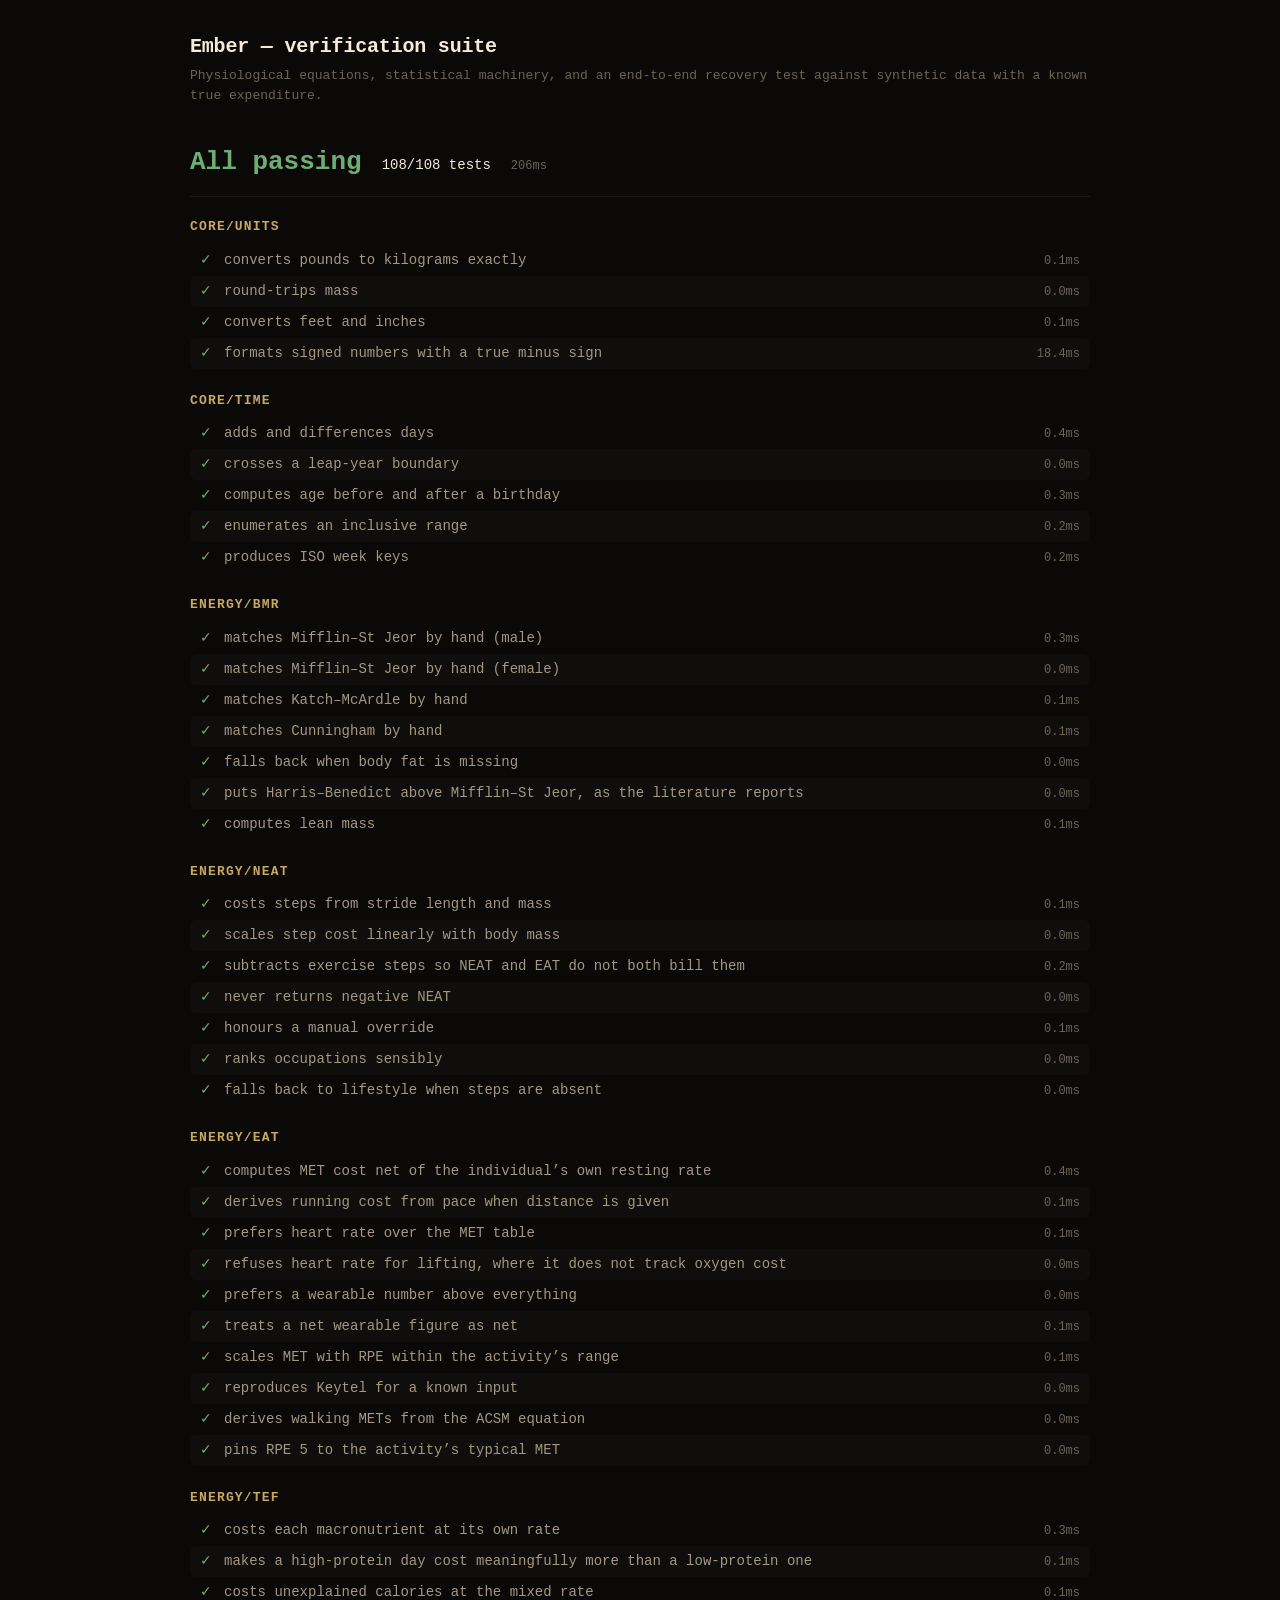
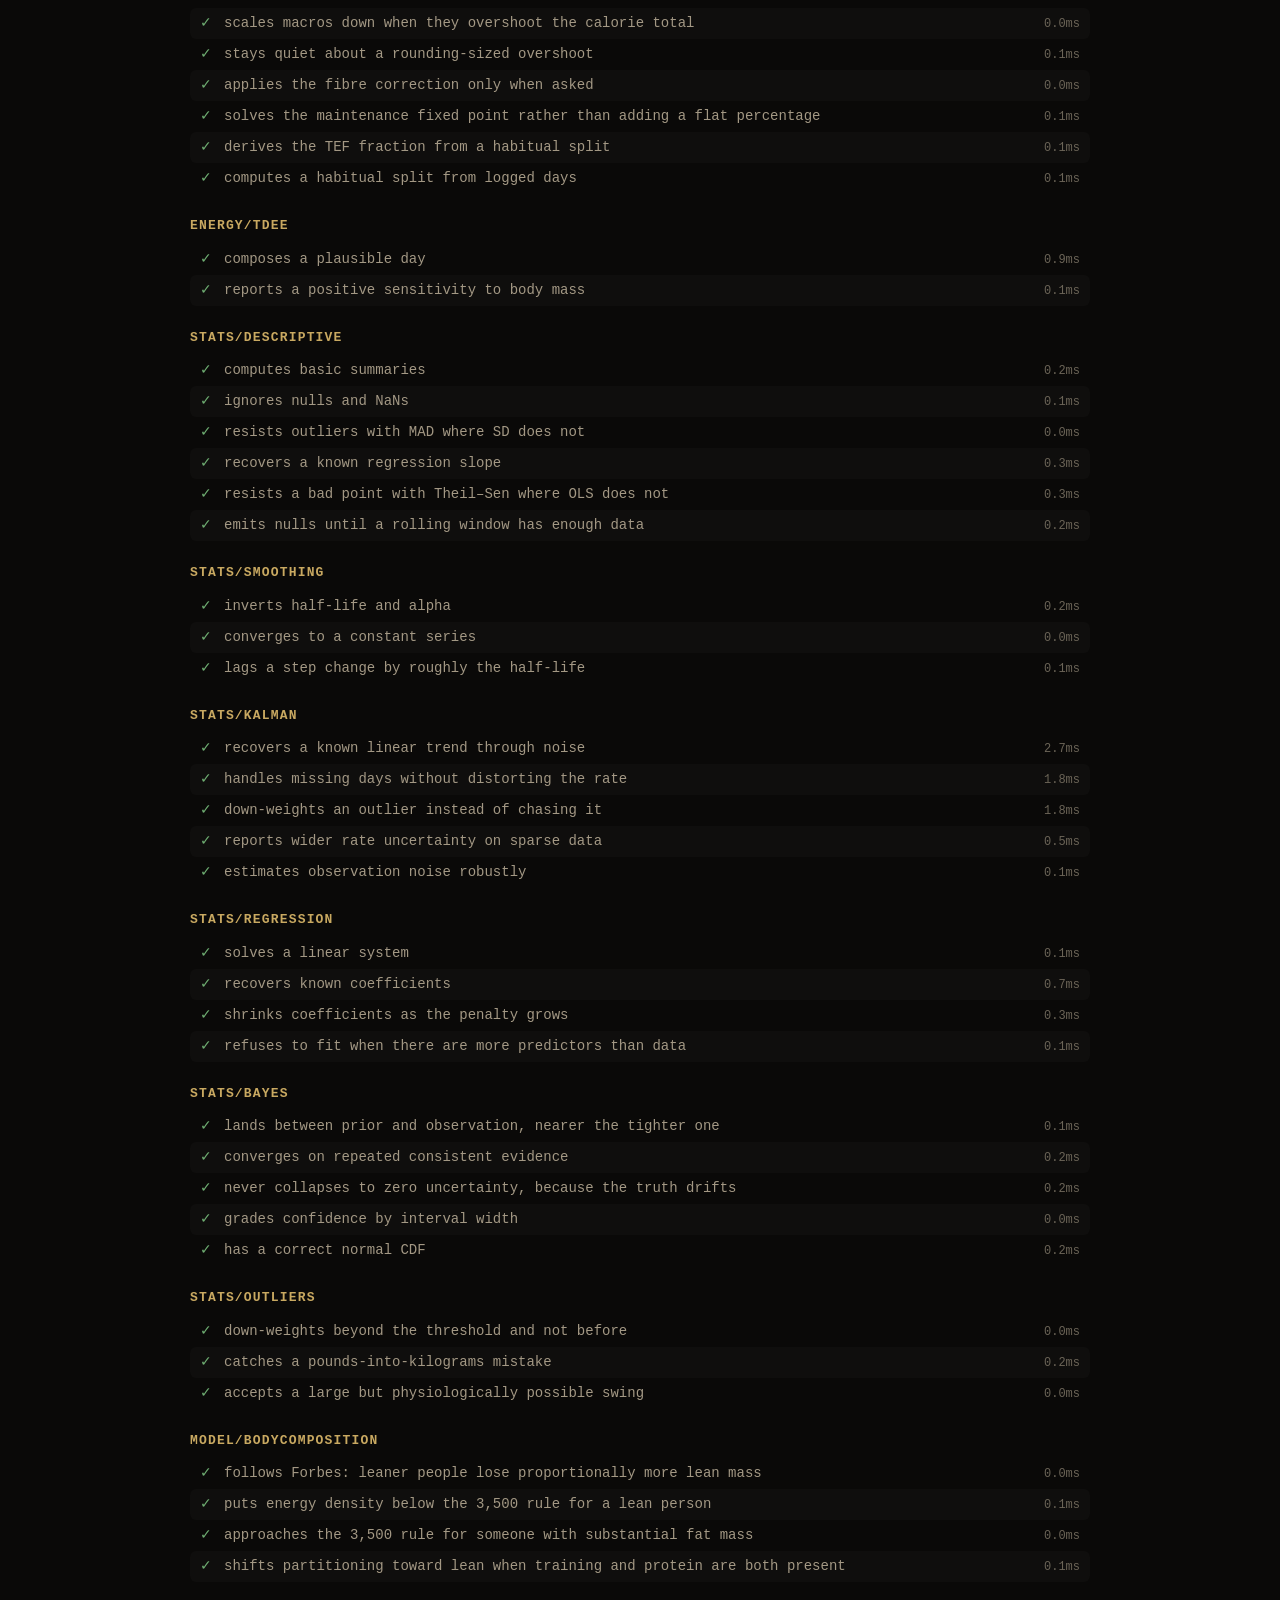
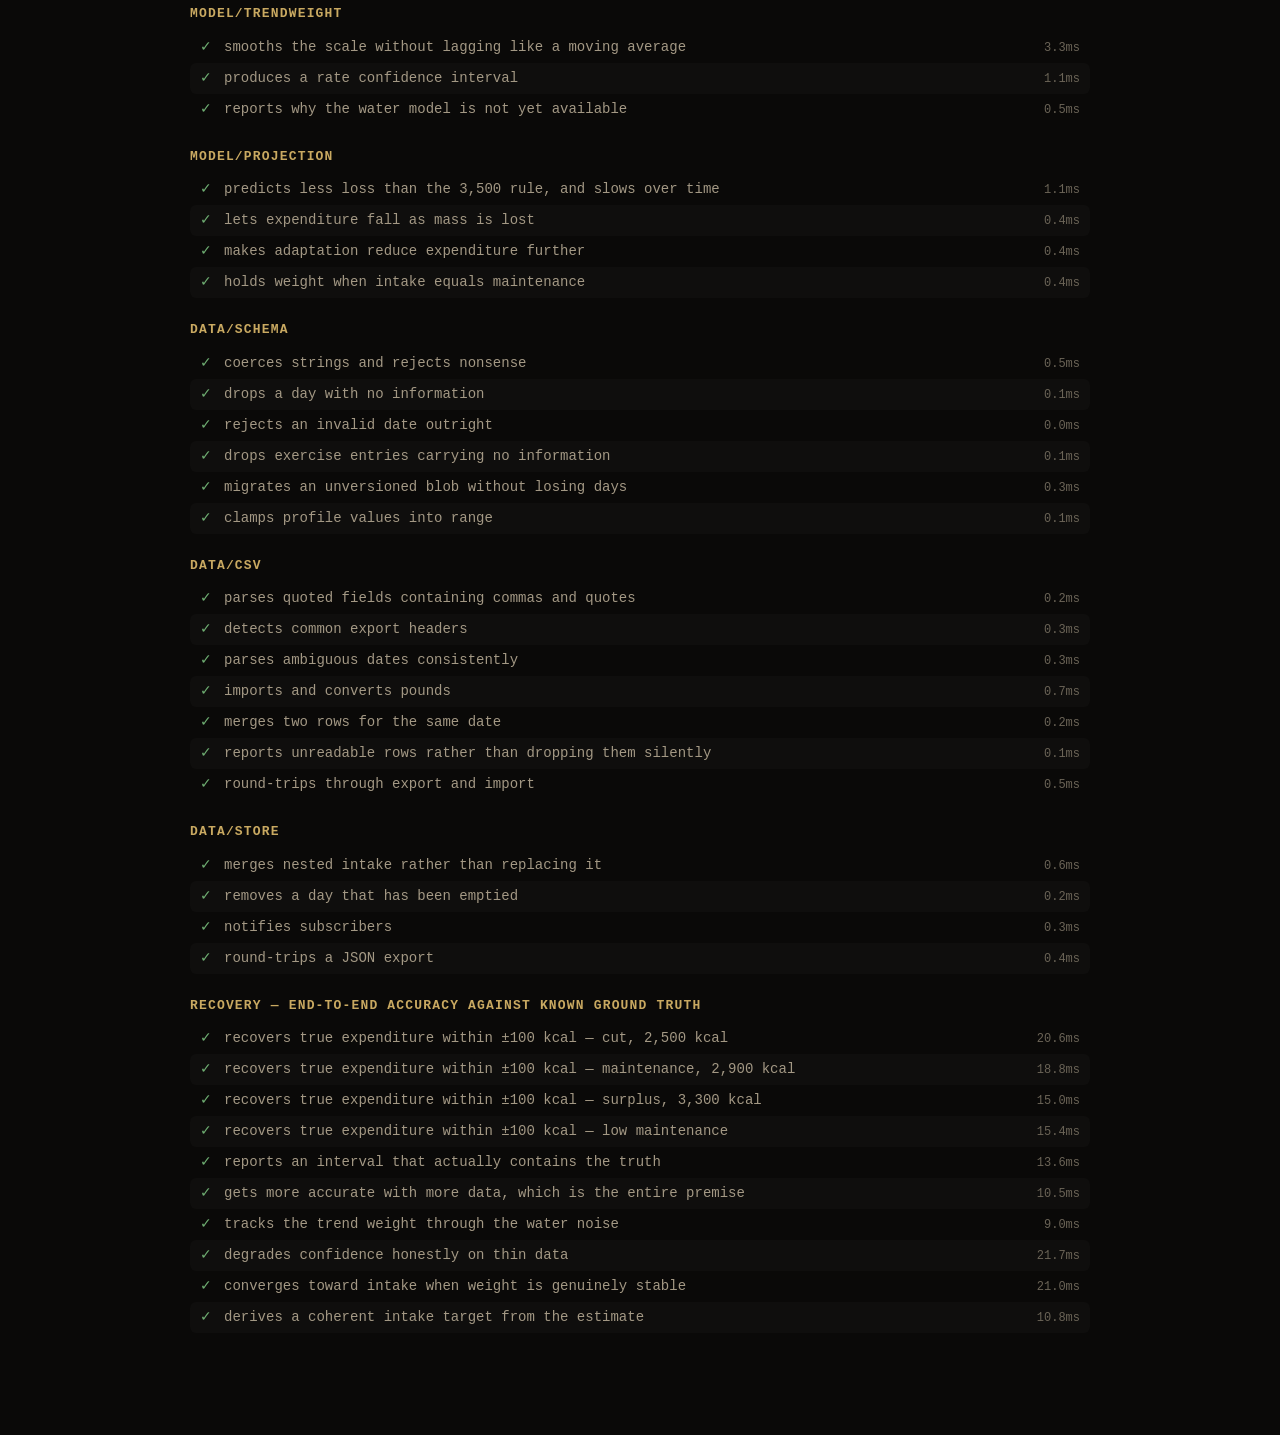
==== tests/index.html @ 6f71cbb7 "Ember — adaptive maintenance calorie tracker Estimates true maintenance calories by combining valida" ====
<!DOCTYPE html>
<html lang="en" data-theme="dark">
<head>
<meta charset="UTF-8" />
<meta name="viewport" content="width=device-width,initial-scale=1" />
<title>Ember — verification suite</title>
<style>
  :root {
    --bg: #0a0908; --surface: #161412; --border: rgba(255,240,210,0.08);
    --text: #f4ecd8; --muted: #a39884; --dim: #6b6457;
    --pass: #6fae72; --fail: #d05a4a; --accent: #c9a961;
  }
  * { margin: 0; padding: 0; box-sizing: border-box; }
  body {
    background: var(--bg); color: var(--text); min-height: 100vh;
    font: 14px/1.5 'SF Mono', ui-monospace, Menlo, monospace;
    padding: 32px 20px 80px;
  }
  .wrap { max-width: 900px; margin: 0 auto; }
  h1 { font-size: 20px; font-weight: 600; letter-spacing: -0.01em; margin-bottom: 4px; }
  .sub { color: var(--dim); margin-bottom: 24px; font-size: 13px; }
  .summary {
    position: sticky; top: 0; background: var(--bg); padding: 14px 0;
    border-bottom: 1px solid var(--border); margin-bottom: 20px; z-index: 2;
    display: flex; gap: 20px; align-items: baseline; flex-wrap: wrap;
  }
  .big { font-size: 26px; font-weight: 600; }
  .ok { color: var(--pass); } .bad { color: var(--fail); }
  .suite { margin-bottom: 22px; }
  .suite h2 {
    font-size: 13px; text-transform: uppercase; letter-spacing: 0.09em;
    color: var(--accent); margin-bottom: 8px; font-weight: 600;
  }
  .test {
    display: flex; gap: 10px; padding: 5px 10px; border-radius: 6px;
    align-items: baseline;
  }
  .test:nth-child(odd) { background: rgba(255,255,255,0.02); }
  .mark { width: 14px; flex: none; }
  .name { flex: 1; color: var(--muted); }
  .test.fail .name { color: var(--text); }
  .ms { color: var(--dim); font-size: 12px; flex: none; }
  .err {
    margin: 2px 0 8px 34px; padding: 8px 12px; border-left: 2px solid var(--fail);
    background: rgba(208,90,74,0.08); color: #f0b9b1; font-size: 13px;
    white-space: pre-wrap; border-radius: 0 6px 6px 0;
  }
  .running { color: var(--accent); }
</style>
</head>
<body>
<div class="wrap">
  <h1>Ember — verification suite</h1>
  <p class="sub">
    Physiological equations, statistical machinery, and an end-to-end recovery test
    against synthetic data with a known true expenditure.
  </p>
  <div class="summary" id="summary"><span class="running">Running…</span></div>
  <div id="output"></div>
</div>

<script type="module">
  import { runAll } from './tests.js';

  const output = document.getElementById('output');
  const summary = document.getElementById('summary');

  function renderSuite(suite) {
    const el = document.createElement('section');
    el.className = 'suite';
    const failed = suite.tests.filter((t) => !t.ok).length;
    el.innerHTML = `<h2>${escapeHtml(suite.name)} ${failed ? `<span class="bad">— ${failed} failing</span>` : ''}</h2>`;
    for (const t of suite.tests) {
      const row = document.createElement('div');
      row.className = `test ${t.ok ? 'pass' : 'fail'}`;
      row.innerHTML =
        `<span class="mark ${t.ok ? 'ok' : 'bad'}">${t.ok ? '✓' : '✕'}</span>` +
        `<span class="name">${escapeHtml(t.name)}</span>` +
        `<span class="ms">${t.ms.toFixed(1)}ms</span>`;
      el.appendChild(row);
      if (!t.ok) {
        const err = document.createElement('div');
        err.className = 'err';
        err.textContent = t.error;
        el.appendChild(err);
      }
    }
    output.appendChild(el);
  }

  function escapeHtml(s) {
    return String(s).replace(/[&<>"]/g, (c) => ({ '&': '&amp;', '<': '&lt;', '>': '&gt;', '"': '&quot;' }[c]));
  }

  const started = performance.now();
  const { passed, failed, total } = await runAll(renderSuite);
  const elapsed = performance.now() - started;

  summary.innerHTML =
    `<span class="big ${failed ? 'bad' : 'ok'}">${failed ? `${failed} failing` : 'All passing'}</span>` +
    `<span>${passed}/${total} tests</span>` +
    `<span class="ms">${elapsed.toFixed(0)}ms</span>`;

  // Machine-readable hooks for the harness.
  window.__TEST_RESULTS__ = { passed, failed, total };
  document.title = failed ? `✕ ${failed} failing — Ember tests` : `✓ ${passed} passing — Ember tests`;
  console.log(`[tests] ${passed}/${total} passing, ${failed} failing, ${elapsed.toFixed(0)}ms`);
</script>
</body>
</html>
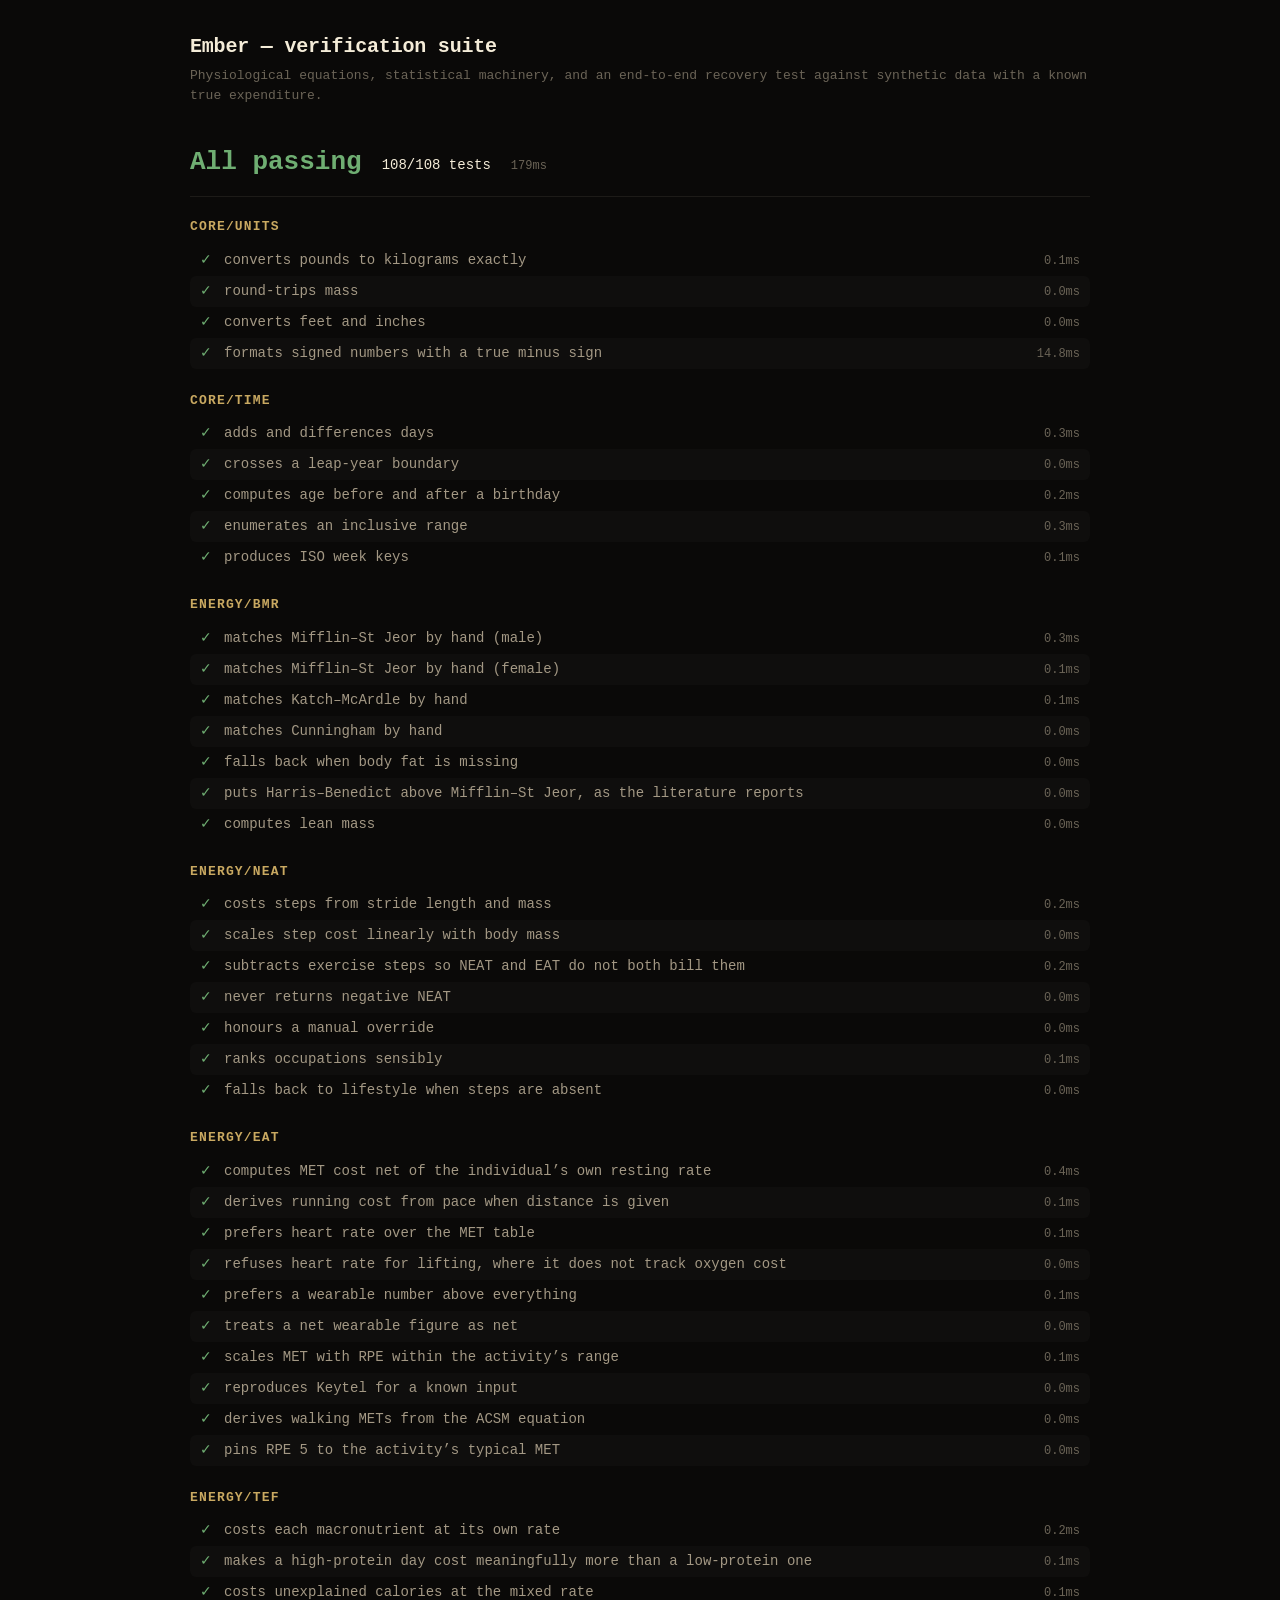
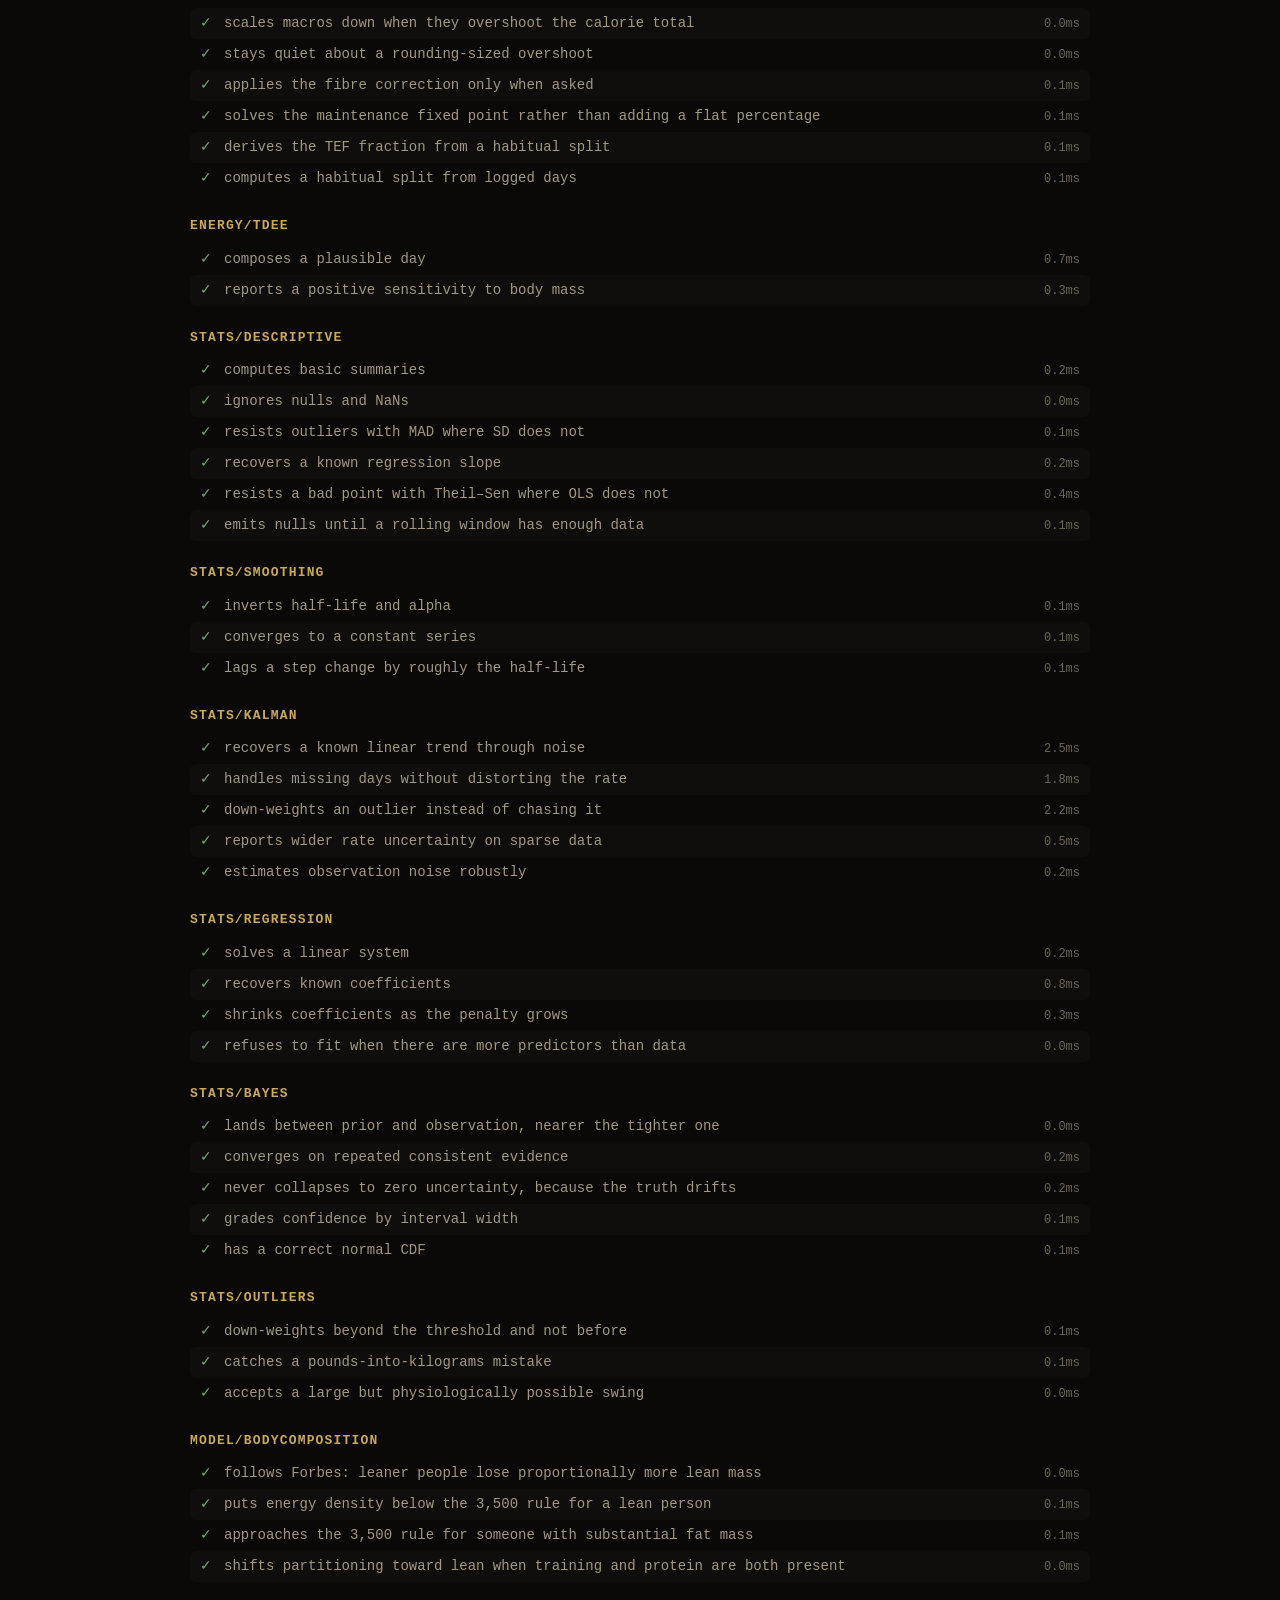
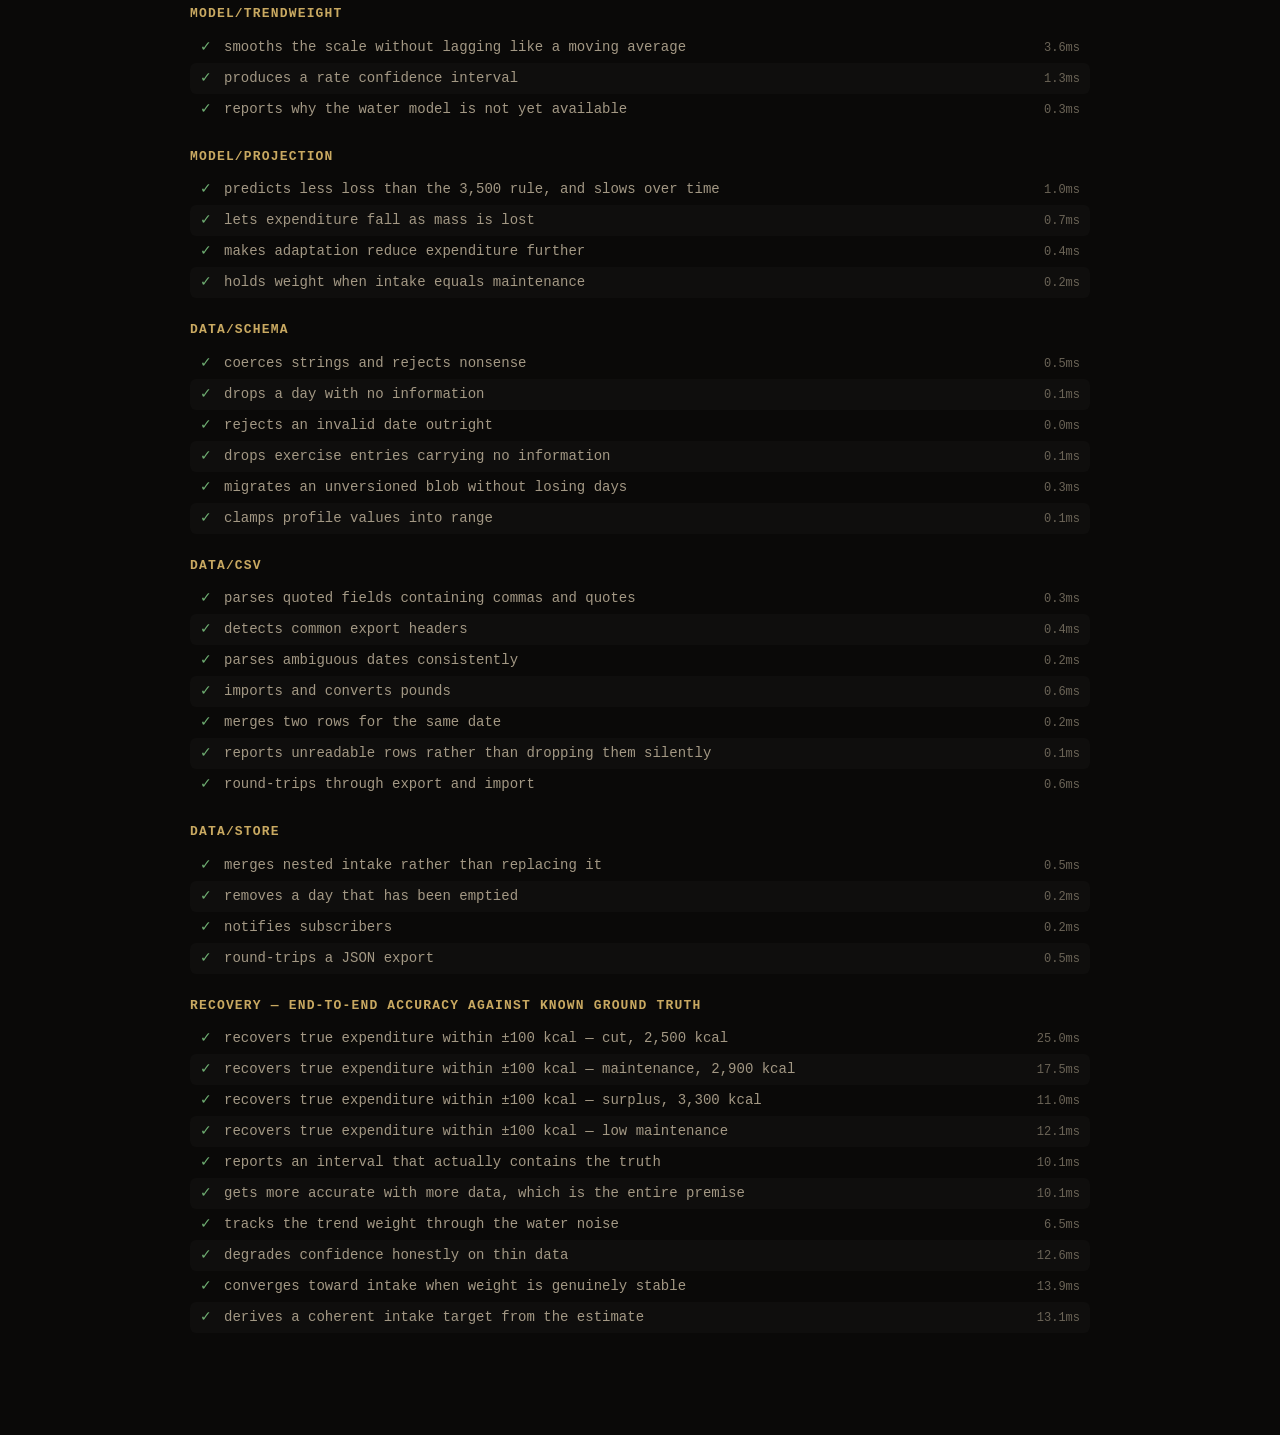
==== commit f18ab8f3: "Fix test page module import under Vercel cleanUrls cleanUrls serves tests/index.html at /tests with " ====
--- a/tests/index.html
+++ b/tests/index.html
@@ -60,7 +60,10 @@
 </div>
 
 <script type="module">
-  import { runAll } from './tests.js';
+  // Absolute, not './tests.js'. Vercel's cleanUrls serves this file at /tests
+  // (no trailing slash), so a relative specifier resolves against / and 404s
+  // on /tests.js. Absolute works identically under the local dev server.
+  import { runAll } from '/tests/tests.js';
 
   const output = document.getElementById('output');
   const summary = document.getElementById('summary');
